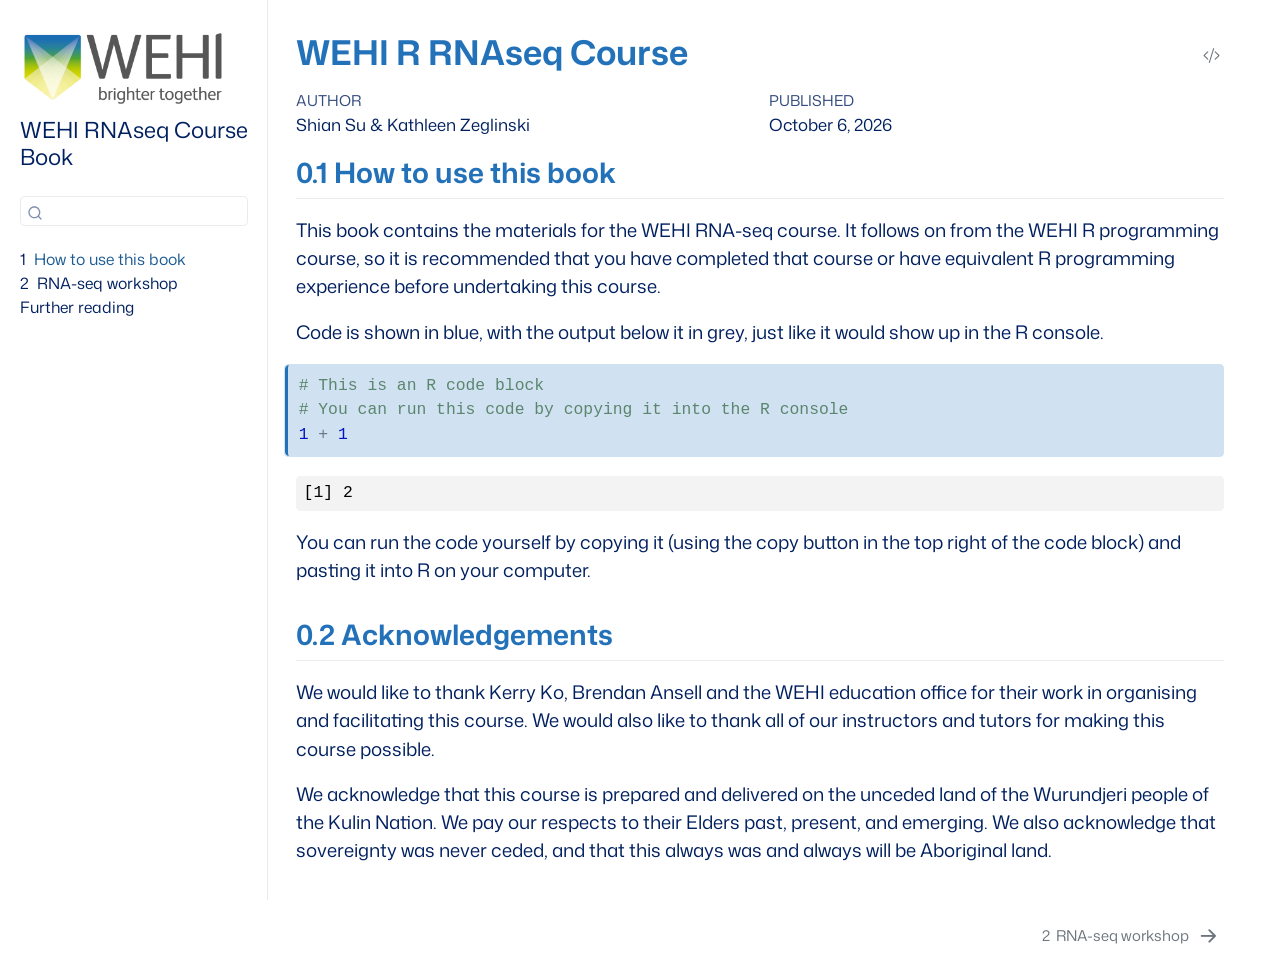
==== 2026/index.html @ 12820041 "Publish 2026 5b590fccae5ea9cab3e2a82a10a93087209b02b9" ====
<!DOCTYPE html>
<html xmlns="http://www.w3.org/1999/xhtml" lang="en" xml:lang="en"><head>

<meta charset="utf-8">
<meta name="generator" content="quarto-1.10.18">

<meta name="viewport" content="width=device-width, initial-scale=1.0, user-scalable=yes">

<meta name="author" content="Shian Su &amp; Kathleen Zeglinski">
<meta name="dcterms.date" content="2026-10-06">

<title>WEHI R RNAseq Course</title>
<style>
/* Default styles provided by pandoc.
** See https://pandoc.org/MANUAL.html#variables-for-html for config info.
*/
span.smallcaps{font-variant: small-caps;}
div.columns{display: flex; gap: 1.5em;}
div.column{flex: auto;}
@media screen {
div.columns{gap: min(4vw, 1.5em);}
div.column{overflow-x: auto;}
}
div.hanging-indent{margin-left: 1.5em; text-indent: -1.5em;}
ul.task-list{list-style: none;}
ul.task-list li input[type="checkbox"] {
  width: 0.8em;
  margin: 0 0.8em 0.2em -1em; /* quarto-specific, see https://github.com/quarto-dev/quarto-cli/issues/4556 */ 
  vertical-align: middle;
}
/* CSS for syntax highlighting */
html { -webkit-text-size-adjust: 100%; }
pre > code.sourceCode { white-space: pre; position: relative; }
pre > code.sourceCode > span { display: inline-block; line-height: 1.25; }
pre > code.sourceCode > span:empty { height: 1.2em; }
.sourceCode { overflow: visible; }
code.sourceCode > span { color: inherit; text-decoration: inherit; }
div.sourceCode { margin: 1em 0; }
pre.sourceCode { margin: 0; }
@media screen {
div.sourceCode { overflow: auto; }
}
@media print {
pre > code.sourceCode { white-space: pre-wrap; }
pre > code.sourceCode > span { text-indent: -5em; padding-left: 5em; }
}
pre.numberSource code
  { counter-reset: source-line 0; }
pre.numberSource code > span
  { position: relative; left: -4em; counter-increment: source-line; }
pre.numberSource code > span > a:first-child::before
  { content: counter(source-line);
    position: relative; left: -1em; text-align: right; vertical-align: baseline;
    border: none; display: inline-block;
    -webkit-touch-callout: none; -webkit-user-select: none;
    -khtml-user-select: none; -moz-user-select: none;
    -ms-user-select: none; user-select: none;
    padding: 0 4px; width: 4em;
  }
pre.numberSource { margin-left: 3em;  padding-left: 4px; }
div.sourceCode
  {   }
@media screen {
pre > code.sourceCode > span > a:first-child::before { text-decoration: underline; }
}
</style>


<script src="site_libs/quarto-nav/quarto-nav.js"></script>
<script src="site_libs/quarto-nav/headroom.min.js"></script>
<script src="site_libs/clipboard/clipboard.min.js"></script>
<script src="site_libs/quarto-search/autocomplete.umd.js"></script>
<script src="site_libs/quarto-search/fuse.min.js"></script>
<script src="site_libs/quarto-search/quarto-search.js"></script>
<meta name="quarto:offset" content="./">
<link href="./1_content.html" rel="next">
<link href="./favicon.ico" rel="icon">
<script src="site_libs/quarto-html/quarto.js" type="module"></script>
<script src="site_libs/quarto-html/tabsets/tabsets.js" type="module"></script>
<script src="site_libs/quarto-html/popper.min.js"></script>
<script src="site_libs/quarto-html/tippy.umd.min.js"></script>
<script src="site_libs/quarto-html/anchor.min.js"></script>
<link href="site_libs/quarto-html/tippy.css" rel="stylesheet">
<link href="site_libs/quarto-html/quarto-syntax-highlighting-92c53e80b54600beea65138b11edf377.css" rel="stylesheet" id="quarto-text-highlighting-styles">
<script src="site_libs/bootstrap/bootstrap.min.js"></script>
<link href="site_libs/bootstrap/bootstrap-icons.css" rel="stylesheet">
<link href="site_libs/bootstrap/bootstrap-c064e8de72a9909d56b6e07ac8553b5a.min.css" rel="stylesheet" append-hash="true" id="quarto-bootstrap" data-mode="light">
<link href="site_libs/quarto-contrib/alpine-3.12/buttons.css" rel="stylesheet">
<script id="quarto-search-options" type="application/json">{
  "location": "sidebar",
  "copy-button": false,
  "collapse-after": 3,
  "panel-placement": "start",
  "type": "textbox",
  "limit": 50,
  "keyboard-shortcut": [
    "f",
    "/",
    "s"
  ],
  "show-item-context": false,
  "language": {
    "search-no-results-text": "No results",
    "search-matching-documents-text": "matching documents",
    "search-copy-link-title": "Copy link to search",
    "search-hide-matches-text": "Hide additional matches",
    "search-more-match-text": "more match in this document",
    "search-more-matches-text": "more matches in this document",
    "search-clear-button-title": "Clear",
    "search-text-placeholder": "",
    "search-detached-cancel-button-title": "Cancel",
    "search-submit-button-title": "Submit",
    "search-label": "Search"
  }
}</script>


</head>

<body class="nav-sidebar docked fullcontent quarto-light">

<div id="quarto-search-results"></div>
  <header id="quarto-header" class="headroom fixed-top">
  <nav class="quarto-secondary-nav">
    <div class="container-fluid d-flex">
      <button type="button" class="quarto-btn-toggle btn" data-bs-toggle="collapse" role="button" data-bs-target=".quarto-sidebar-collapse-item" aria-controls="quarto-sidebar" aria-expanded="false" aria-label="Toggle sidebar navigation" onclick="if (window.quartoToggleHeadroom) { window.quartoToggleHeadroom(); }">
        <i class="bi bi-layout-text-sidebar-reverse"></i>
      </button>
        <nav class="quarto-page-breadcrumbs" aria-label="breadcrumb"><ol class="breadcrumb"><li class="breadcrumb-item"><a href="./index.html"><span class="chapter-number">1</span>&nbsp; <span class="chapter-title">How to use this book</span></a></li></ol></nav>
        <a class="flex-grow-1" role="navigation" data-bs-toggle="collapse" data-bs-target=".quarto-sidebar-collapse-item" aria-controls="quarto-sidebar" aria-expanded="false" aria-label="Toggle sidebar navigation" onclick="if (window.quartoToggleHeadroom) { window.quartoToggleHeadroom(); }">      
        </a>
      <button type="button" class="btn quarto-search-button" aria-label="Search" onclick="window.quartoOpenSearch();">
        <i class="bi bi-search"></i>
      </button>
    </div>
  </nav>
</header>
<!-- content -->
<div id="quarto-content" class="quarto-container page-columns page-rows-contents page-layout-article">
<!-- sidebar -->
  <nav id="quarto-sidebar" class="sidebar collapse collapse-horizontal quarto-sidebar-collapse-item sidebar-navigation docked overflow-auto">
    <div class="pt-lg-2 mt-2 text-left sidebar-header sidebar-header-stacked">
      <a href="./index.html" class="sidebar-logo-link">
      <img src="./WEHI_RGB_logo.png" alt="" class="sidebar-logo light-content py-0 d-lg-inline d-none">
      <img src="./WEHI_RGB_logo.png" alt="" class="sidebar-logo dark-content py-0 d-lg-inline d-none">
      </a>
    <div class="sidebar-title mb-0 py-0">
      <a href="./">WEHI RNAseq Course Book</a> 
    </div>
      </div>
        <div class="mt-2 flex-shrink-0 align-items-center">
        <div class="sidebar-search">
        <div id="quarto-search" class="" title="Search"></div>
        </div>
        </div>
    <div class="sidebar-menu-container"> 
    <ul class="list-unstyled mt-1">
        <li class="sidebar-item">
  <div class="sidebar-item-container"> 
  <a href="./index.html" class="sidebar-item-text sidebar-link active">
 <span class="menu-text"><span class="chapter-number">1</span>&nbsp; <span class="chapter-title">How to use this book</span></span></a>
  </div>
</li>
        <li class="sidebar-item">
  <div class="sidebar-item-container"> 
  <a href="./1_content.html" class="sidebar-item-text sidebar-link">
 <span class="menu-text"><span class="chapter-number">2</span>&nbsp; <span class="chapter-title">RNA-seq workshop</span></span></a>
  </div>
</li>
        <li class="sidebar-item">
  <div class="sidebar-item-container"> 
  <a href="./99_further_reading.html" class="sidebar-item-text sidebar-link">
 <span class="menu-text">Further reading</span></a>
  </div>
</li>
    </ul>
    </div>
</nav>
<div id="quarto-sidebar-glass" class="quarto-sidebar-collapse-item" data-bs-toggle="collapse" data-bs-target=".quarto-sidebar-collapse-item"></div>
<!-- margin-sidebar -->
    
<!-- main -->
<main class="content" id="quarto-document-content">

<header id="title-block-header" class="quarto-title-block default">
<div class="quarto-title">
<div class="quarto-title-block"><div><h1 class="title">WEHI R RNAseq Course</h1><button type="button" class="btn code-tools-button" id="quarto-code-tools-source"><i class="bi"></i></button></div></div>
</div>



<div class="quarto-title-meta">

    <div>
    <div class="quarto-title-meta-heading">Author</div>
    <div class="quarto-title-meta-contents">
             <p>Shian Su &amp; Kathleen Zeglinski </p>
          </div>
  </div>
    
    <div>
    <div class="quarto-title-meta-heading">Published</div>
    <div class="quarto-title-meta-contents">
      <p class="date">October 6, 2026</p>
    </div>
  </div>
  
    
  </div>
  


</header>


<section id="how-to-use-this-book" class="level2" data-number="0.1">
<h2 data-number="0.1" class="anchored" data-anchor-id="how-to-use-this-book"><span class="header-section-number">0.1</span> How to use this book</h2>
<p>This book contains the materials for the WEHI RNA-seq course. It follows on from the WEHI R programming course, so it is recommended that you have completed that course or have equivalent R programming experience before undertaking this course.</p>
<!-- ### Session 5: RNA-seq part 1
In this session, we introduce RNA-seq data analysis using the limma-voom workflow. You will learn how to construct `DGEList` objects for the `edgeR` package, filter lowly expressed genes, normalize data for library size and RNA composition, perform exploratory analysis with multidimensional scaling (MDS) plots, and extract data from Bioconductor objects for visualization with `ggplot2`. The dataset comprises gene expression from three mouse mammary gland cell populations (basal, luminal progenitor, and mature luminal cells).

### Session 6: RNA-seq part 2
This session completes the RNA-seq analysis workflow. You will learn how to construct design and contrast matrices for specifying statistical comparisons, use the `voom()` function to model the mean-variance relationship in RNA-seq data, fit gene-wise linear models with empirical Bayes moderation, perform statistical testing to identify differentially expressed genes, create publication-quality MA plots to visualize results, and export analysis results to files for sharing or publication. -->
<p>Code is shown in blue, with the output below it in grey, just like it would show up in the R console.</p>
<div class="cell">
<div class="code-copy-outer-scaffold"><div class="sourceCode cell-code" id="cb1"><pre class="sourceCode r code-with-copy"><code class="sourceCode r"><span id="cb1-1"><a href="#cb1-1" aria-hidden="true" tabindex="-1"></a><span class="co"># This is an R code block</span></span>
<span id="cb1-2"><a href="#cb1-2" aria-hidden="true" tabindex="-1"></a><span class="co"># You can run this code by copying it into the R console</span></span>
<span id="cb1-3"><a href="#cb1-3" aria-hidden="true" tabindex="-1"></a><span class="dv">1</span> <span class="sc">+</span> <span class="dv">1</span></span></code></pre></div><button title="Copy to Clipboard" class="code-copy-button"><i class="bi"></i></button></div>
<div class="cell-output cell-output-stdout">
<pre><code>[1] 2</code></pre>
</div>
</div>
<p>You can run the code yourself by copying it (using the copy button in the top right of the code block) and pasting it into R on your computer.</p>
</section>
<section id="acknowledgements" class="level2" data-number="0.2">
<h2 data-number="0.2" class="anchored" data-anchor-id="acknowledgements"><span class="header-section-number">0.2</span> Acknowledgements</h2>
<p>We would like to thank Kerry Ko, Brendan Ansell and the WEHI education office for their work in organising and facilitating this course. We would also like to thank all of our instructors and tutors for making this course possible.</p>
<p>We acknowledge that this course is prepared and delivered on the unceded land of the Wurundjeri people of the Kulin Nation. We pay our respects to their Elders past, present, and emerging. We also acknowledge that sovereignty was never ceded, and that this always was and always will be Aboriginal land.</p>


<!-- -->

</section>

</main> <!-- /main -->
<script id="quarto-html-after-body" type="application/javascript">
  window.document.addEventListener("DOMContentLoaded", function (event) {
    const icon = "";
    const anchorJS = new window.AnchorJS();
    anchorJS.options = {
      placement: 'right',
      icon: icon
    };
    anchorJS.add('.anchored');
    const isCodeAnnotation = (el) => {
      for (const clz of el.classList) {
        if (clz.startsWith('code-annotation-')) {                     
          return true;
        }
      }
      return false;
    }
    const onCopySuccess = function(e) {
      // button target
      const button = e.trigger;
      // don't keep focus
      button.blur();
      // flash "checked"
      button.classList.add('code-copy-button-checked');
      var currentTitle = button.getAttribute("title");
      button.setAttribute("title", "Copied!");
      let tooltip;
      if (window.bootstrap) {
        button.setAttribute("data-bs-toggle", "tooltip");
        button.setAttribute("data-bs-placement", "left");
        button.setAttribute("data-bs-title", "Copied!");
        tooltip = new bootstrap.Tooltip(button, 
          { trigger: "manual", 
            customClass: "code-copy-button-tooltip",
            offset: [0, -8]});
        tooltip.show();    
      }
      setTimeout(function() {
        if (tooltip) {
          tooltip.hide();
          button.removeAttribute("data-bs-title");
          button.removeAttribute("data-bs-toggle");
          button.removeAttribute("data-bs-placement");
        }
        button.setAttribute("title", currentTitle);
        button.classList.remove('code-copy-button-checked');
      }, 1000);
      // clear code selection
      e.clearSelection();
    }
    const getTextToCopy = function(trigger) {
      const outerScaffold = trigger.parentElement.cloneNode(true);
      const codeEl = outerScaffold.querySelector('code');
      for (const childEl of codeEl.children) {
        if (isCodeAnnotation(childEl)) {
          childEl.remove();
        }
      }
      return codeEl.innerText;
    }
    const clipboard = new window.ClipboardJS('.code-copy-button:not([data-in-quarto-modal])', {
      text: getTextToCopy
    });
    clipboard.on('success', onCopySuccess);
    if (window.document.getElementById('quarto-embedded-source-code-modal')) {
      const clipboardModal = new window.ClipboardJS('.code-copy-button[data-in-quarto-modal]', {
        text: getTextToCopy,
        container: window.document.getElementById('quarto-embedded-source-code-modal')
      });
      clipboardModal.on('success', onCopySuccess);
    }
    const viewSource = window.document.getElementById('quarto-view-source') ||
                       window.document.getElementById('quarto-code-tools-source');
    if (viewSource) {
      const sourceUrl = viewSource.getAttribute("data-quarto-source-url");
      viewSource.addEventListener("click", function(e) {
        if (sourceUrl) {
          // rstudio viewer pane
          if (/\bcapabilities=\b/.test(window.location)) {
            window.open(sourceUrl);
          } else {
            window.location.href = sourceUrl;
          }
        } else {
          const modal = new bootstrap.Modal(document.getElementById('quarto-embedded-source-code-modal'));
          modal.show();
        }
        return false;
      });
    }
    function toggleCodeHandler(show) {
      return function(e) {
        const cellDetails = window.document.querySelectorAll(".cell details.code-fold");
        for (let i=0; i<cellDetails.length; i++) {
          const details = cellDetails[i];
          if (show) {
            details.open = true;
          } else {
            details.removeAttribute("open");
          }
        }
        const cellCodeDivs = window.document.querySelectorAll(".cell div.sourceCode.cell-code");
        const fromCls = show ? "hidden" : "unhidden";
        const toCls = show ? "unhidden" : "hidden";
        for (let i=0; i<cellCodeDivs.length; i++) {
          const codeDiv = cellCodeDivs[i];
          if (codeDiv.classList.contains(fromCls)) {
            codeDiv.classList.remove(fromCls);
            codeDiv.classList.add(toCls);
          } 
        }
        return false;
      }
    }
    const hideAllCode = window.document.getElementById("quarto-hide-all-code");
    if (hideAllCode) {
      hideAllCode.addEventListener("click", toggleCodeHandler(false));
    }
    const showAllCode = window.document.getElementById("quarto-show-all-code");
    if (showAllCode) {
      showAllCode.addEventListener("click", toggleCodeHandler(true));
    }
      var localhostRegex = new RegExp(/^(?:http|https):\/\/localhost\:?[0-9]*\//);
      var mailtoRegex = new RegExp(/^mailto:/);
        var filterRegex = new RegExp("https:\/\/shians\.github\.io\/WEHI_RNASeq_Course\/2026\/");
      var isInternal = (href) => {
          return filterRegex.test(href) || localhostRegex.test(href) || mailtoRegex.test(href);
      }
      // Inspect non-navigation links and adorn them if external
     var links = window.document.querySelectorAll('a[href]:not(.nav-link):not(.navbar-brand):not(.toc-action):not(.sidebar-link):not(.sidebar-item-toggle):not(.pagination-link):not(.no-external):not([aria-hidden]):not(.dropdown-item):not(.quarto-navigation-tool):not(.about-link)');
      for (var i=0; i<links.length; i++) {
        const link = links[i];
        if (!isInternal(link.href)) {
          // undo the damage that might have been done by quarto-nav.js in the case of
          // links that we want to consider external
          if (link.dataset.originalHref !== undefined) {
            link.href = link.dataset.originalHref;
          }
        }
      }
    function tippyHover(el, contentFn, onTriggerFn, onUntriggerFn) {
      const config = {
        allowHTML: true,
        maxWidth: 500,
        delay: 100,
        arrow: false,
        appendTo: function(el) {
            return el.parentElement;
        },
        interactive: true,
        interactiveBorder: 10,
        theme: 'quarto',
        placement: 'bottom-start',
      };
      if (contentFn) {
        config.content = contentFn;
      }
      if (onTriggerFn) {
        config.onTrigger = onTriggerFn;
      }
      if (onUntriggerFn) {
        config.onUntrigger = onUntriggerFn;
      }
      window.tippy(el, config); 
    }
    const noterefs = window.document.querySelectorAll('a[role="doc-noteref"]');
    for (var i=0; i<noterefs.length; i++) {
      const ref = noterefs[i];
      tippyHover(ref, function() {
        // use id or data attribute instead here
        let href = ref.getAttribute('data-footnote-href') || ref.getAttribute('href');
        try { href = new URL(href).hash; } catch {}
        const id = href.replace(/^#\/?/, "");
        const note = window.document.getElementById(id);
        if (note) {
          return note.innerHTML;
        } else {
          return "";
        }
      });
    }
    const xrefs = window.document.querySelectorAll('a.quarto-xref');
    const processXRef = (id, note) => {
      // Strip column container classes
      const stripColumnClz = (el) => {
        el.classList.remove("page-full", "page-columns");
        if (el.children) {
          for (const child of el.children) {
            stripColumnClz(child);
          }
        }
      }
      stripColumnClz(note)
      if (id === null || id.startsWith('sec-')) {
        // Special case sections, only their first couple elements
        const container = document.createElement("div");
        if (note.children && note.children.length > 2) {
          container.appendChild(note.children[0].cloneNode(true));
          for (let i = 1; i < note.children.length; i++) {
            const child = note.children[i];
            if (child.tagName === "P" && child.innerText === "") {
              continue;
            } else {
              container.appendChild(child.cloneNode(true));
              break;
            }
          }
          if (window.Quarto?.typesetMath) {
            window.Quarto.typesetMath(container);
          }
          return container.innerHTML
        } else {
          if (window.Quarto?.typesetMath) {
            window.Quarto.typesetMath(note);
          }
          return note.innerHTML;
        }
      } else {
        // Remove any anchor links if they are present
        const anchorLink = note.querySelector('a.anchorjs-link');
        if (anchorLink) {
          anchorLink.remove();
        }
        if (window.Quarto?.typesetMath) {
          window.Quarto.typesetMath(note);
        }
        if (note.classList.contains("callout")) {
          return note.outerHTML;
        } else {
          return note.innerHTML;
        }
      }
    }
    for (var i=0; i<xrefs.length; i++) {
      const xref = xrefs[i];
      tippyHover(xref, undefined, function(instance) {
        instance.disable();
        let url = xref.getAttribute('href');
        let hash = undefined; 
        if (url.startsWith('#')) {
          hash = url;
        } else {
          try { hash = new URL(url).hash; } catch {}
        }
        if (hash) {
          const id = hash.replace(/^#\/?/, "");
          const note = window.document.getElementById(id);
          if (note !== null) {
            try {
              const html = processXRef(id, note.cloneNode(true));
              instance.setContent(html);
            } finally {
              instance.enable();
              instance.show();
            }
          } else {
            // See if we can fetch this
            fetch(url.split('#')[0])
            .then(res => res.text())
            .then(html => {
              const parser = new DOMParser();
              const htmlDoc = parser.parseFromString(html, "text/html");
              const note = htmlDoc.getElementById(id);
              if (note !== null) {
                const html = processXRef(id, note);
                instance.setContent(html);
              } 
            }).finally(() => {
              instance.enable();
              instance.show();
            });
          }
        } else {
          // See if we can fetch a full url (with no hash to target)
          // This is a special case and we should probably do some content thinning / targeting
          fetch(url)
          .then(res => res.text())
          .then(html => {
            const parser = new DOMParser();
            const htmlDoc = parser.parseFromString(html, "text/html");
            const note = htmlDoc.querySelector('main.content');
            if (note !== null) {
              // This should only happen for chapter cross references
              // (since there is no id in the URL)
              // remove the first header
              if (note.children.length > 0 && note.children[0].tagName === "HEADER") {
                note.children[0].remove();
              }
              const html = processXRef(null, note);
              instance.setContent(html);
            } 
          }).finally(() => {
            instance.enable();
            instance.show();
          });
        }
      }, function(instance) {
      });
    }
        let selectedAnnoteEl;
        const selectorForAnnotation = ( cell, annotation) => {
          let cellAttr = 'data-code-cell="' + cell + '"';
          let lineAttr = 'data-code-annotation="' +  annotation + '"';
          const selector = 'span[' + cellAttr + '][' + lineAttr + ']';
          return selector;
        }
        const selectCodeLines = (annoteEl) => {
          const doc = window.document;
          const targetCell = annoteEl.getAttribute("data-target-cell");
          const targetAnnotation = annoteEl.getAttribute("data-target-annotation");
          const annoteSpan = window.document.querySelector(selectorForAnnotation(targetCell, targetAnnotation));
          const lines = annoteSpan.getAttribute("data-code-lines").split(",");
          const lineIds = lines.map((line) => {
            return targetCell + "-" + line;
          })
          let top = null;
          let height = null;
          let parent = null;
          if (lineIds.length > 0) {
              //compute the position of the single el (top and bottom and make a div)
              const el = window.document.getElementById(lineIds[0]);
              top = el.offsetTop;
              height = el.offsetHeight;
              parent = el.parentElement.parentElement;
            if (lineIds.length > 1) {
              const lastEl = window.document.getElementById(lineIds[lineIds.length - 1]);
              const bottom = lastEl.offsetTop + lastEl.offsetHeight;
              height = bottom - top;
            }
            if (top !== null && height !== null && parent !== null) {
              // cook up a div (if necessary) and position it 
              let div = window.document.getElementById("code-annotation-line-highlight");
              if (div === null) {
                div = window.document.createElement("div");
                div.setAttribute("id", "code-annotation-line-highlight");
                div.style.position = 'absolute';
                parent.appendChild(div);
              }
              div.style.top = top - 2 + "px";
              div.style.height = height + 4 + "px";
              div.style.left = 0;
              let gutterDiv = window.document.getElementById("code-annotation-line-highlight-gutter");
              if (gutterDiv === null) {
                gutterDiv = window.document.createElement("div");
                gutterDiv.setAttribute("id", "code-annotation-line-highlight-gutter");
                gutterDiv.style.position = 'absolute';
                const codeCell = window.document.getElementById(targetCell);
                const gutter = codeCell.querySelector('.code-annotation-gutter');
                gutter.appendChild(gutterDiv);
              }
              gutterDiv.style.top = top - 2 + "px";
              gutterDiv.style.height = height + 4 + "px";
            }
            selectedAnnoteEl = annoteEl;
          }
        };
        const unselectCodeLines = () => {
          const elementsIds = ["code-annotation-line-highlight", "code-annotation-line-highlight-gutter"];
          elementsIds.forEach((elId) => {
            const div = window.document.getElementById(elId);
            if (div) {
              div.remove();
            }
          });
          selectedAnnoteEl = undefined;
        };
          // Handle positioning of the toggle
      window.addEventListener(
        "resize",
        throttle(() => {
          elRect = undefined;
          if (selectedAnnoteEl) {
            selectCodeLines(selectedAnnoteEl);
          }
        }, 10)
      );
      function throttle(fn, ms) {
      let throttle = false;
      let timer;
        return (...args) => {
          if(!throttle) { // first call gets through
              fn.apply(this, args);
              throttle = true;
          } else { // all the others get throttled
              if(timer) clearTimeout(timer); // cancel #2
              timer = setTimeout(() => {
                fn.apply(this, args);
                timer = throttle = false;
              }, ms);
          }
        };
      }
        // Attach click handler to the DT
        const annoteDls = window.document.querySelectorAll('dt[data-target-cell]');
        for (const annoteDlNode of annoteDls) {
          annoteDlNode.addEventListener('click', (event) => {
            const clickedEl = event.target;
            if (clickedEl !== selectedAnnoteEl) {
              unselectCodeLines();
              const activeEl = window.document.querySelector('dt[data-target-cell].code-annotation-active');
              if (activeEl) {
                activeEl.classList.remove('code-annotation-active');
              }
              selectCodeLines(clickedEl);
              clickedEl.classList.add('code-annotation-active');
            } else {
              // Unselect the line
              unselectCodeLines();
              clickedEl.classList.remove('code-annotation-active');
            }
          });
        }
    const findCites = (el) => {
      const parentEl = el.parentElement;
      if (parentEl) {
        const cites = parentEl.dataset.cites;
        if (cites) {
          return {
            el,
            cites: cites.split(' ')
          };
        } else {
          return findCites(el.parentElement)
        }
      } else {
        return undefined;
      }
    };
    var bibliorefs = window.document.querySelectorAll('a[role="doc-biblioref"]');
    for (var i=0; i<bibliorefs.length; i++) {
      const ref = bibliorefs[i];
      const citeInfo = findCites(ref);
      if (citeInfo) {
        tippyHover(citeInfo.el, function() {
          var popup = window.document.createElement('div');
          citeInfo.cites.forEach(function(cite) {
            var citeDiv = window.document.createElement('div');
            citeDiv.classList.add('hanging-indent');
            citeDiv.classList.add('csl-entry');
            var biblioDiv = window.document.getElementById('ref-' + cite);
            if (biblioDiv) {
              citeDiv.innerHTML = biblioDiv.innerHTML;
            }
            popup.appendChild(citeDiv);
          });
          return popup.innerHTML;
        });
      }
    }
  });
  </script>
<nav class="page-navigation">
  <div class="nav-page nav-page-previous">
  </div>
  <div class="nav-page nav-page-next">
      <a href="./1_content.html" class="pagination-link" aria-label="RNA-seq workshop">
        <span class="nav-page-text"><span class="chapter-number">2</span>&nbsp; <span class="chapter-title">RNA-seq workshop</span></span> <i class="bi bi-arrow-right-short"></i>
      </a>
  </div>
</nav><div class="modal fade" id="quarto-embedded-source-code-modal" tabindex="-1" aria-labelledby="quarto-embedded-source-code-modal-label" aria-hidden="true"><div class="modal-dialog modal-dialog-scrollable"><div class="modal-content"><div class="modal-header"><h5 class="modal-title" id="quarto-embedded-source-code-modal-label">Source Code</h5><button class="btn-close" data-bs-dismiss="modal"></button></div><div class="modal-body"><div class="">
<div class="code-copy-outer-scaffold"><div class="sourceCode" id="cb3" data-shortcodes="false"><pre class="sourceCode markdown code-with-copy"><code class="sourceCode markdown"><span id="cb3-1"><a href="#cb3-1" aria-hidden="true" tabindex="-1"></a><span class="co">---</span></span>
<span id="cb3-2"><a href="#cb3-2" aria-hidden="true" tabindex="-1"></a><span class="an">toc:</span><span class="co"> false</span></span>
<span id="cb3-3"><a href="#cb3-3" aria-hidden="true" tabindex="-1"></a><span class="co">---</span></span>
<span id="cb3-4"><a href="#cb3-4" aria-hidden="true" tabindex="-1"></a></span>
<span id="cb3-5"><a href="#cb3-5" aria-hidden="true" tabindex="-1"></a><span class="fu">## How to use this book</span></span>
<span id="cb3-6"><a href="#cb3-6" aria-hidden="true" tabindex="-1"></a></span>
<span id="cb3-7"><a href="#cb3-7" aria-hidden="true" tabindex="-1"></a>This book contains the materials for the WEHI RNA-seq course. It follows on from the WEHI R programming course, so it is recommended that you have completed that course or have equivalent R programming experience before undertaking this course.</span>
<span id="cb3-8"><a href="#cb3-8" aria-hidden="true" tabindex="-1"></a></span>
<span id="cb3-9"><a href="#cb3-9" aria-hidden="true" tabindex="-1"></a><span class="co">&lt;!-- </span><span class="al">###</span><span class="co"> Session 5: RNA-seq part 1</span></span>
<span id="cb3-10"><a href="#cb3-10" aria-hidden="true" tabindex="-1"></a><span class="co">In this session, we introduce RNA-seq data analysis using the limma-voom workflow. You will learn how to construct `DGEList` objects for the `edgeR` package, filter lowly expressed genes, normalize data for library size and RNA composition, perform exploratory analysis with multidimensional scaling (MDS) plots, and extract data from Bioconductor objects for visualization with `ggplot2`. The dataset comprises gene expression from three mouse mammary gland cell populations (basal, luminal progenitor, and mature luminal cells).</span></span>
<span id="cb3-11"><a href="#cb3-11" aria-hidden="true" tabindex="-1"></a></span>
<span id="cb3-12"><a href="#cb3-12" aria-hidden="true" tabindex="-1"></a><span class="al">###</span><span class="co"> Session 6: RNA-seq part 2</span></span>
<span id="cb3-13"><a href="#cb3-13" aria-hidden="true" tabindex="-1"></a><span class="co">This session completes the RNA-seq analysis workflow. You will learn how to construct design and contrast matrices for specifying statistical comparisons, use the `voom()` function to model the mean-variance relationship in RNA-seq data, fit gene-wise linear models with empirical Bayes moderation, perform statistical testing to identify differentially expressed genes, create publication-quality MA plots to visualize results, and export analysis results to files for sharing or publication. --&gt;</span></span>
<span id="cb3-14"><a href="#cb3-14" aria-hidden="true" tabindex="-1"></a></span>
<span id="cb3-15"><a href="#cb3-15" aria-hidden="true" tabindex="-1"></a>Code is shown in blue, with the output below it in grey, just like it would show up in the R console.</span>
<span id="cb3-16"><a href="#cb3-16" aria-hidden="true" tabindex="-1"></a></span>
<span id="cb3-19"><a href="#cb3-19" aria-hidden="true" tabindex="-1"></a><span class="in">```{r}</span></span>
<span id="cb3-20"><a href="#cb3-20" aria-hidden="true" tabindex="-1"></a><span class="co"># This is an R code block</span></span>
<span id="cb3-21"><a href="#cb3-21" aria-hidden="true" tabindex="-1"></a><span class="co"># You can run this code by copying it into the R console</span></span>
<span id="cb3-22"><a href="#cb3-22" aria-hidden="true" tabindex="-1"></a><span class="dv">1</span> <span class="sc">+</span> <span class="dv">1</span></span>
<span id="cb3-23"><a href="#cb3-23" aria-hidden="true" tabindex="-1"></a><span class="in">```</span></span>
<span id="cb3-24"><a href="#cb3-24" aria-hidden="true" tabindex="-1"></a></span>
<span id="cb3-25"><a href="#cb3-25" aria-hidden="true" tabindex="-1"></a>You can run the code yourself by copying it (using the copy button in the top right of the code block) and pasting it into R on your computer.</span>
<span id="cb3-26"><a href="#cb3-26" aria-hidden="true" tabindex="-1"></a></span>
<span id="cb3-27"><a href="#cb3-27" aria-hidden="true" tabindex="-1"></a><span class="fu">## Acknowledgements</span></span>
<span id="cb3-28"><a href="#cb3-28" aria-hidden="true" tabindex="-1"></a>We would like to thank Kerry Ko, Brendan Ansell and the WEHI education office for their work in organising and facilitating this course. We would also like to thank all of our instructors and tutors for making this course possible.</span>
<span id="cb3-29"><a href="#cb3-29" aria-hidden="true" tabindex="-1"></a></span>
<span id="cb3-30"><a href="#cb3-30" aria-hidden="true" tabindex="-1"></a>We acknowledge that this course is prepared and delivered on the unceded land of the Wurundjeri people of the Kulin Nation. We pay our respects to their Elders past, present, and emerging. We also acknowledge that sovereignty was never ceded, and that this always was and always will be Aboriginal land.</span>
</code></pre></div><button title="Copy to Clipboard" class="code-copy-button" data-in-quarto-modal=""><i class="bi"></i></button></div>
</div></div></div></div></div>
</div> <!-- /content -->




<script src="site_libs/quarto-contrib/alpine-3.12/alpine@3.12.min.js"></script>
</body></html>
---- 2026/site_libs/quarto-html/tippy.css ----
.tippy-box[data-animation=fade][data-state=hidden]{opacity:0}[data-tippy-root]{max-width:calc(100vw - 10px)}.tippy-box{position:relative;background-color:#333;color:#fff;border-radius:4px;font-size:14px;line-height:1.4;white-space:normal;outline:0;transition-property:transform,visibility,opacity}.tippy-box[data-placement^=top]>.tippy-arrow{bottom:0}.tippy-box[data-placement^=top]>.tippy-arrow:before{bottom:-7px;left:0;border-width:8px 8px 0;border-top-color:initial;transform-origin:center top}.tippy-box[data-placement^=bottom]>.tippy-arrow{top:0}.tippy-box[data-placement^=bottom]>.tippy-arrow:before{top:-7px;left:0;border-width:0 8px 8px;border-bottom-color:initial;transform-origin:center bottom}.tippy-box[data-placement^=left]>.tippy-arrow{right:0}.tippy-box[data-placement^=left]>.tippy-arrow:before{border-width:8px 0 8px 8px;border-left-color:initial;right:-7px;transform-origin:center left}.tippy-box[data-placement^=right]>.tippy-arrow{left:0}.tippy-box[data-placement^=right]>.tippy-arrow:before{left:-7px;border-width:8px 8px 8px 0;border-right-color:initial;transform-origin:center right}.tippy-box[data-inertia][data-state=visible]{transition-timing-function:cubic-bezier(.54,1.5,.38,1.11)}.tippy-arrow{width:16px;height:16px;color:#333}.tippy-arrow:before{content:"";position:absolute;border-color:transparent;border-style:solid}.tippy-content{position:relative;padding:5px 9px;z-index:1}
---- 2026/site_libs/quarto-html/quarto-syntax-highlighting-92c53e80b54600beea65138b11edf377.css ----
/* quarto syntax highlight colors */
:root {
  --quarto-hl-ot-color: #6b7686;
  --quarto-hl-at-color: #000000;
  --quarto-hl-ss-color: #306a20;
  --quarto-hl-an-color: #fc0ad0;
  --quarto-hl-fu-color: #000000;
  --quarto-hl-st-color: #306a20;
  --quarto-hl-cf-color: #001cf5;
  --quarto-hl-op-color: #6b7686;
  --quarto-hl-er-color: #fc0ad0;
  --quarto-hl-bn-color: #fc0ad0;
  --quarto-hl-al-color: #fc0ad0;
  --quarto-hl-va-color: #000000;
  --quarto-hl-bu-color: #fc0ad0;
  --quarto-hl-ex-color: #fc0ad0;
  --quarto-hl-pp-color: #fc0ad0;
  --quarto-hl-in-color: #fc0ad0;
  --quarto-hl-vs-color: #306a20;
  --quarto-hl-wa-color: #fc0ad0;
  --quarto-hl-do-color: #5b866d;
  --quarto-hl-im-color: #fc0ad0;
  --quarto-hl-ch-color: #306a20;
  --quarto-hl-dt-color: #fc0ad0;
  --quarto-hl-fl-color: #0014c5;
  --quarto-hl-co-color: #5b866d;
  --quarto-hl-cv-color: #5b866d;
  --quarto-hl-cn-color: #585cf6;
  --quarto-hl-sc-color: #6b7686;
  --quarto-hl-dv-color: #0014c5;
  --quarto-hl-kw-color: #fc0ad0;
}

/* other quarto variables */
:root {
  --quarto-font-monospace: SFMono-Regular, Menlo, Monaco, Consolas, "Liberation Mono", "Courier New", monospace;
}

/* syntax highlight based on Pandoc's rules */
pre > code.sourceCode > span {
  color: #000000;
}

code.sourceCode > span {
  color: #000000;
}

div.sourceCode,
div.sourceCode pre.sourceCode {
  color: #000000;
}

/* Normal */
code span {
  color: #000000;
}

/* Alert */
code span.al {
  color: #fc0ad0;
  font-style: inherit;
}

/* Annotation */
code span.an {
  color: #fc0ad0;
  font-style: inherit;
}

/* Attribute */
code span.at {
  color: #000000;
  font-style: inherit;
}

/* BaseN */
code span.bn {
  color: #fc0ad0;
  font-style: inherit;
}

/* BuiltIn */
code span.bu {
  color: #fc0ad0;
  font-style: inherit;
}

/* ControlFlow */
code span.cf {
  color: #001cf5;
  font-style: inherit;
}

/* Char */
code span.ch {
  color: #306a20;
  font-style: inherit;
}

/* Constant */
code span.cn {
  color: #585cf6;
  font-style: inherit;
}

/* Comment */
code span.co {
  color: #5b866d;
  font-style: inherit;
}

/* CommentVar */
code span.cv {
  color: #5b866d;
  font-style: italic;
}

/* Documentation */
code span.do {
  color: #5b866d;
  font-style: italic;
}

/* DataType */
code span.dt {
  color: #fc0ad0;
  font-style: inherit;
}

/* DecVal */
code span.dv {
  color: #0014c5;
  font-style: inherit;
}

/* Error */
code span.er {
  color: #fc0ad0;
  font-style: inherit;
}

/* Extension */
code span.ex {
  color: #fc0ad0;
  font-style: inherit;
}

/* Float */
code span.fl {
  color: #0014c5;
  font-style: inherit;
}

/* Function */
code span.fu {
  color: #000000;
  font-style: inherit;
}

/* Import */
code span.im {
  color: #fc0ad0;
  font-style: inherit;
}

/* Information */
code span.in {
  color: #fc0ad0;
  font-style: inherit;
}

/* Keyword */
code span.kw {
  color: #fc0ad0;
  font-style: inherit;
}

/* Operator */
code span.op {
  color: #6b7686;
  font-style: inherit;
}

/* Other */
code span.ot {
  color: #6b7686;
  font-style: inherit;
}

/* Preprocessor */
code span.pp {
  color: #fc0ad0;
  font-style: inherit;
}

/* SpecialChar */
code span.sc {
  color: #6b7686;
  font-style: inherit;
}

/* SpecialString */
code span.ss {
  color: #306a20;
  font-style: inherit;
}

/* String */
code span.st {
  color: #306a20;
  font-style: inherit;
}

/* Variable */
code span.va {
  color: #000000;
  font-style: inherit;
}

/* VerbatimString */
code span.vs {
  color: #306a20;
  font-style: inherit;
}

/* Warning */
code span.wa {
  color: #fc0ad0;
  font-style: italic;
}

.prevent-inlining {
  content: "</";
}

/*# sourceMappingURL=f19e6d18d3cb88a8ff0e0d049efbfcd6.css.map */
---- 2026/site_libs/quarto-contrib/alpine-3.12/buttons.css ----
.btn-group-xs > .btn, .btn-xs {
  padding: 1px 5px;
  font-size: 12px;
  line-height: 1.5;
  border-radius: 3px;
}

#correct {
  color: green;
}

[id^="no"] {
  color: red;
}

.button-clear button {
  background-color: #f9fafb;
  border-color: #f9fafb;
}


.button-hint button {
  background-color: #FFFAA0;
  border-color: #FFFAA0;
}

.button-hint .border-warning {
  border-color: #FFFAA0 !important;
}

.button-answer button {
  background-color: #e7f1ff;
  border-color: #e7f1ff;
}

.button-answer .border-info {
  border-color: #e7f1ff !important;
}
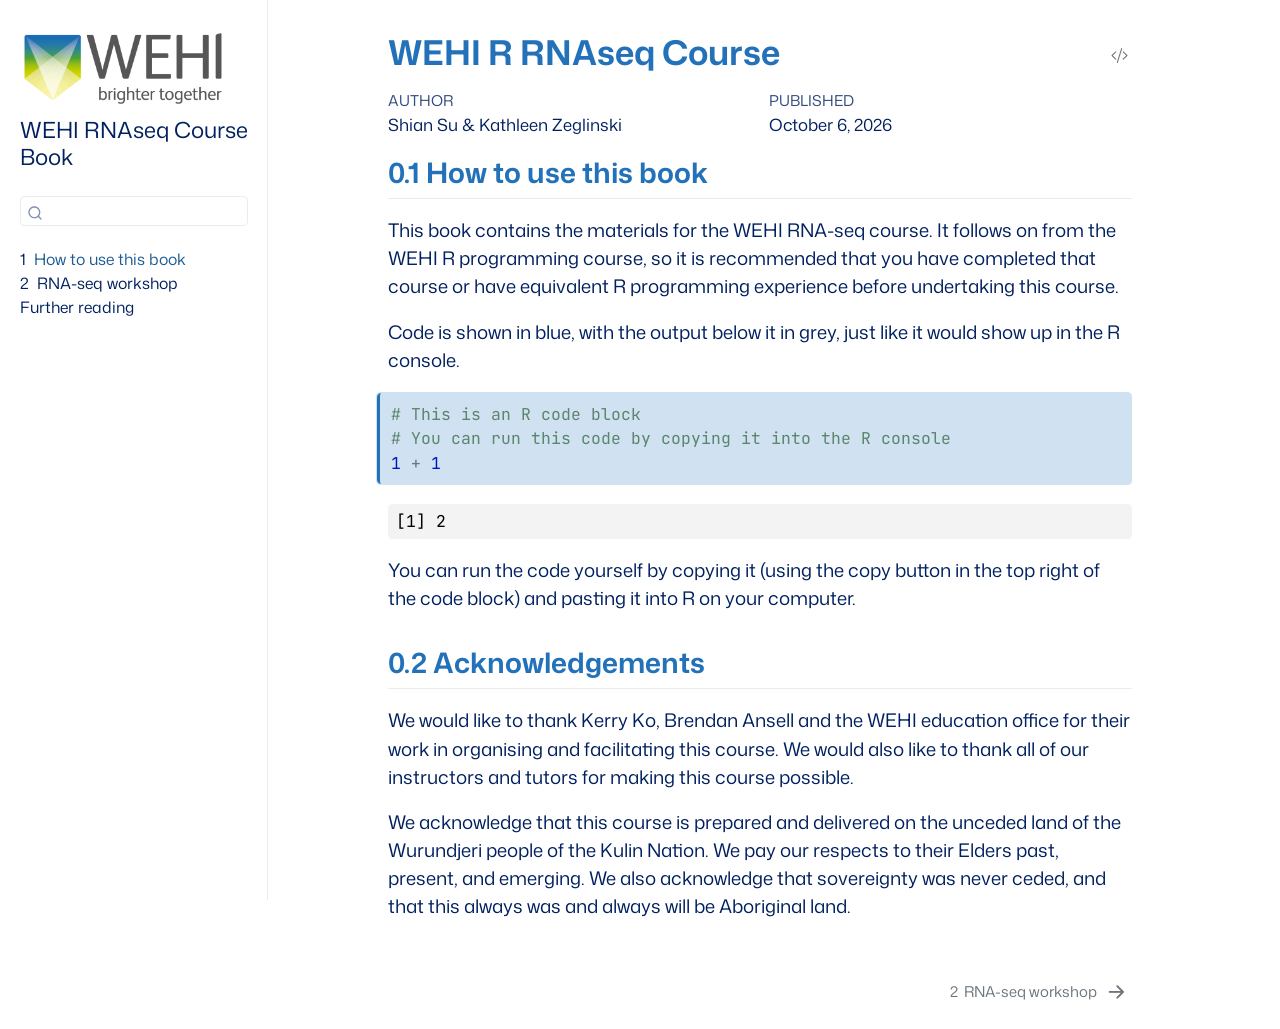
==== commit 3a590d0b: "Publish 2026 6fc220808fa818517be239f0f2bd5fde9ecc6545" ====
--- a/2026/index.html
+++ b/2026/index.html
@@ -2,7 +2,7 @@
 <html xmlns="http://www.w3.org/1999/xhtml" lang="en" xml:lang="en"><head>
 
 <meta charset="utf-8">
-<meta name="generator" content="quarto-1.10.18">
+<meta name="generator" content="quarto-1.10.19">
 
 <meta name="viewport" content="width=device-width, initial-scale=1.0, user-scalable=yes">
 
@@ -81,10 +81,10 @@
 <script src="site_libs/quarto-html/tippy.umd.min.js"></script>
 <script src="site_libs/quarto-html/anchor.min.js"></script>
 <link href="site_libs/quarto-html/tippy.css" rel="stylesheet">
-<link href="site_libs/quarto-html/quarto-syntax-highlighting-92c53e80b54600beea65138b11edf377.css" rel="stylesheet" id="quarto-text-highlighting-styles">
+<link href="site_libs/quarto-html/quarto-syntax-highlighting-5031dfeb5faf8751bb8394048845cf31.css" rel="stylesheet" id="quarto-text-highlighting-styles">
 <script src="site_libs/bootstrap/bootstrap.min.js"></script>
 <link href="site_libs/bootstrap/bootstrap-icons.css" rel="stylesheet">
-<link href="site_libs/bootstrap/bootstrap-c064e8de72a9909d56b6e07ac8553b5a.min.css" rel="stylesheet" append-hash="true" id="quarto-bootstrap" data-mode="light">
+<link href="site_libs/bootstrap/bootstrap-27e96ea8632ebbbf159621c28317737a.min.css" rel="stylesheet" append-hash="true" id="quarto-bootstrap" data-mode="light">
 <link href="site_libs/quarto-contrib/alpine-3.12/buttons.css" rel="stylesheet">
 <script id="quarto-search-options" type="application/json">{
   "location": "sidebar",
@@ -217,10 +217,10 @@
 <h2 data-number="0.1" class="anchored" data-anchor-id="how-to-use-this-book"><span class="header-section-number">0.1</span> How to use this book</h2>
 <p>This book contains the materials for the WEHI RNA-seq course. It follows on from the WEHI R programming course, so it is recommended that you have completed that course or have equivalent R programming experience before undertaking this course.</p>
 <!-- ### Session 5: RNA-seq part 1
-In this session, we introduce RNA-seq data analysis using the limma-voom workflow. You will learn how to construct `DGEList` objects for the `edgeR` package, filter lowly expressed genes, normalize data for library size and RNA composition, perform exploratory analysis with multidimensional scaling (MDS) plots, and extract data from Bioconductor objects for visualization with `ggplot2`. The dataset comprises gene expression from three mouse mammary gland cell populations (basal, luminal progenitor, and mature luminal cells).
+In this session, we introduce RNA-seq data analysis using the limma-voom workflow. You will learn how to construct `DGEList` objects for the `edgeR` package, filter lowly expressed genes, normalise data for library size and RNA composition, perform exploratory analysis with multidimensional scaling (MDS) plots, and extract data from Bioconductor objects for visualisation with `ggplot2`. The dataset comprises gene expression from three mouse mammary gland cell populations (basal, luminal progenitor, and mature luminal cells).
 
 ### Session 6: RNA-seq part 2
-This session completes the RNA-seq analysis workflow. You will learn how to construct design and contrast matrices for specifying statistical comparisons, use the `voom()` function to model the mean-variance relationship in RNA-seq data, fit gene-wise linear models with empirical Bayes moderation, perform statistical testing to identify differentially expressed genes, create publication-quality MA plots to visualize results, and export analysis results to files for sharing or publication. -->
+This session completes the RNA-seq analysis workflow. You will learn how to construct design and contrast matrices for specifying statistical comparisons, use the `voom()` function to model the mean-variance relationship in RNA-seq data, fit gene-wise linear models with empirical Bayes moderation, perform statistical testing to identify differentially expressed genes, create publication-quality MA plots to visualise results, and export analysis results to files for sharing or publication. -->
 <p>Code is shown in blue, with the output below it in grey, just like it would show up in the R console.</p>
 <div class="cell">
 <div class="code-copy-outer-scaffold"><div class="sourceCode cell-code" id="cb1"><pre class="sourceCode r code-with-copy"><code class="sourceCode r"><span id="cb1-1"><a href="#cb1-1" aria-hidden="true" tabindex="-1"></a><span class="co"># This is an R code block</span></span>
@@ -712,10 +712,10 @@
 <span id="cb3-7"><a href="#cb3-7" aria-hidden="true" tabindex="-1"></a>This book contains the materials for the WEHI RNA-seq course. It follows on from the WEHI R programming course, so it is recommended that you have completed that course or have equivalent R programming experience before undertaking this course.</span>
 <span id="cb3-8"><a href="#cb3-8" aria-hidden="true" tabindex="-1"></a></span>
 <span id="cb3-9"><a href="#cb3-9" aria-hidden="true" tabindex="-1"></a><span class="co">&lt;!-- </span><span class="al">###</span><span class="co"> Session 5: RNA-seq part 1</span></span>
-<span id="cb3-10"><a href="#cb3-10" aria-hidden="true" tabindex="-1"></a><span class="co">In this session, we introduce RNA-seq data analysis using the limma-voom workflow. You will learn how to construct `DGEList` objects for the `edgeR` package, filter lowly expressed genes, normalize data for library size and RNA composition, perform exploratory analysis with multidimensional scaling (MDS) plots, and extract data from Bioconductor objects for visualization with `ggplot2`. The dataset comprises gene expression from three mouse mammary gland cell populations (basal, luminal progenitor, and mature luminal cells).</span></span>
+<span id="cb3-10"><a href="#cb3-10" aria-hidden="true" tabindex="-1"></a><span class="co">In this session, we introduce RNA-seq data analysis using the limma-voom workflow. You will learn how to construct `DGEList` objects for the `edgeR` package, filter lowly expressed genes, normalise data for library size and RNA composition, perform exploratory analysis with multidimensional scaling (MDS) plots, and extract data from Bioconductor objects for visualisation with `ggplot2`. The dataset comprises gene expression from three mouse mammary gland cell populations (basal, luminal progenitor, and mature luminal cells).</span></span>
 <span id="cb3-11"><a href="#cb3-11" aria-hidden="true" tabindex="-1"></a></span>
 <span id="cb3-12"><a href="#cb3-12" aria-hidden="true" tabindex="-1"></a><span class="al">###</span><span class="co"> Session 6: RNA-seq part 2</span></span>
-<span id="cb3-13"><a href="#cb3-13" aria-hidden="true" tabindex="-1"></a><span class="co">This session completes the RNA-seq analysis workflow. You will learn how to construct design and contrast matrices for specifying statistical comparisons, use the `voom()` function to model the mean-variance relationship in RNA-seq data, fit gene-wise linear models with empirical Bayes moderation, perform statistical testing to identify differentially expressed genes, create publication-quality MA plots to visualize results, and export analysis results to files for sharing or publication. --&gt;</span></span>
+<span id="cb3-13"><a href="#cb3-13" aria-hidden="true" tabindex="-1"></a><span class="co">This session completes the RNA-seq analysis workflow. You will learn how to construct design and contrast matrices for specifying statistical comparisons, use the `voom()` function to model the mean-variance relationship in RNA-seq data, fit gene-wise linear models with empirical Bayes moderation, perform statistical testing to identify differentially expressed genes, create publication-quality MA plots to visualise results, and export analysis results to files for sharing or publication. --&gt;</span></span>
 <span id="cb3-14"><a href="#cb3-14" aria-hidden="true" tabindex="-1"></a></span>
 <span id="cb3-15"><a href="#cb3-15" aria-hidden="true" tabindex="-1"></a>Code is shown in blue, with the output below it in grey, just like it would show up in the R console.</span>
 <span id="cb3-16"><a href="#cb3-16" aria-hidden="true" tabindex="-1"></a></span>
--- a/2026/site_libs/quarto-html/quarto-syntax-highlighting-5031dfeb5faf8751bb8394048845cf31.css
+++ b/2026/site_libs/quarto-html/quarto-syntax-highlighting-5031dfeb5faf8751bb8394048845cf31.css
@@ -0,0 +1,236 @@
+/* quarto syntax highlight colors */
+:root {
+  --quarto-hl-ot-color: #6b7686;
+  --quarto-hl-at-color: #000000;
+  --quarto-hl-ss-color: #306a20;
+  --quarto-hl-an-color: #fc0ad0;
+  --quarto-hl-fu-color: #000000;
+  --quarto-hl-st-color: #306a20;
+  --quarto-hl-cf-color: #001cf5;
+  --quarto-hl-op-color: #6b7686;
+  --quarto-hl-er-color: #fc0ad0;
+  --quarto-hl-bn-color: #fc0ad0;
+  --quarto-hl-al-color: #fc0ad0;
+  --quarto-hl-va-color: #000000;
+  --quarto-hl-bu-color: #fc0ad0;
+  --quarto-hl-ex-color: #fc0ad0;
+  --quarto-hl-pp-color: #fc0ad0;
+  --quarto-hl-in-color: #fc0ad0;
+  --quarto-hl-vs-color: #306a20;
+  --quarto-hl-wa-color: #fc0ad0;
+  --quarto-hl-do-color: #5b866d;
+  --quarto-hl-im-color: #fc0ad0;
+  --quarto-hl-ch-color: #306a20;
+  --quarto-hl-dt-color: #fc0ad0;
+  --quarto-hl-fl-color: #0014c5;
+  --quarto-hl-co-color: #5b866d;
+  --quarto-hl-cv-color: #5b866d;
+  --quarto-hl-cn-color: #585cf6;
+  --quarto-hl-sc-color: #6b7686;
+  --quarto-hl-dv-color: #0014c5;
+  --quarto-hl-kw-color: #fc0ad0;
+}
+
+/* other quarto variables */
+:root {
+  --quarto-font-monospace: "JetBrains Mono", SFMono-Regular, Menlo, Consolas, monospace;
+}
+
+/* syntax highlight based on Pandoc's rules */
+pre > code.sourceCode > span {
+  color: #000000;
+}
+
+code.sourceCode > span {
+  color: #000000;
+}
+
+div.sourceCode,
+div.sourceCode pre.sourceCode {
+  color: #000000;
+}
+
+/* Normal */
+code span {
+  color: #000000;
+}
+
+/* Alert */
+code span.al {
+  color: #fc0ad0;
+  font-style: inherit;
+}
+
+/* Annotation */
+code span.an {
+  color: #fc0ad0;
+  font-style: inherit;
+}
+
+/* Attribute */
+code span.at {
+  color: #000000;
+  font-style: inherit;
+}
+
+/* BaseN */
+code span.bn {
+  color: #fc0ad0;
+  font-style: inherit;
+}
+
+/* BuiltIn */
+code span.bu {
+  color: #fc0ad0;
+  font-style: inherit;
+}
+
+/* ControlFlow */
+code span.cf {
+  color: #001cf5;
+  font-style: inherit;
+}
+
+/* Char */
+code span.ch {
+  color: #306a20;
+  font-style: inherit;
+}
+
+/* Constant */
+code span.cn {
+  color: #585cf6;
+  font-style: inherit;
+}
+
+/* Comment */
+code span.co {
+  color: #5b866d;
+  font-style: inherit;
+}
+
+/* CommentVar */
+code span.cv {
+  color: #5b866d;
+  font-style: italic;
+}
+
+/* Documentation */
+code span.do {
+  color: #5b866d;
+  font-style: italic;
+}
+
+/* DataType */
+code span.dt {
+  color: #fc0ad0;
+  font-style: inherit;
+}
+
+/* DecVal */
+code span.dv {
+  color: #0014c5;
+  font-style: inherit;
+}
+
+/* Error */
+code span.er {
+  color: #fc0ad0;
+  font-style: inherit;
+}
+
+/* Extension */
+code span.ex {
+  color: #fc0ad0;
+  font-style: inherit;
+}
+
+/* Float */
+code span.fl {
+  color: #0014c5;
+  font-style: inherit;
+}
+
+/* Function */
+code span.fu {
+  color: #000000;
+  font-style: inherit;
+}
+
+/* Import */
+code span.im {
+  color: #fc0ad0;
+  font-style: inherit;
+}
+
+/* Information */
+code span.in {
+  color: #fc0ad0;
+  font-style: inherit;
+}
+
+/* Keyword */
+code span.kw {
+  color: #fc0ad0;
+  font-style: inherit;
+}
+
+/* Operator */
+code span.op {
+  color: #6b7686;
+  font-style: inherit;
+}
+
+/* Other */
+code span.ot {
+  color: #6b7686;
+  font-style: inherit;
+}
+
+/* Preprocessor */
+code span.pp {
+  color: #fc0ad0;
+  font-style: inherit;
+}
+
+/* SpecialChar */
+code span.sc {
+  color: #6b7686;
+  font-style: inherit;
+}
+
+/* SpecialString */
+code span.ss {
+  color: #306a20;
+  font-style: inherit;
+}
+
+/* String */
+code span.st {
+  color: #306a20;
+  font-style: inherit;
+}
+
+/* Variable */
+code span.va {
+  color: #000000;
+  font-style: inherit;
+}
+
+/* VerbatimString */
+code span.vs {
+  color: #306a20;
+  font-style: inherit;
+}
+
+/* Warning */
+code span.wa {
+  color: #fc0ad0;
+  font-style: italic;
+}
+
+.prevent-inlining {
+  content: "</";
+}
+
+/*# sourceMappingURL=edaa86d3f8f0eeab6ae7451741a8c9b7.css.map */
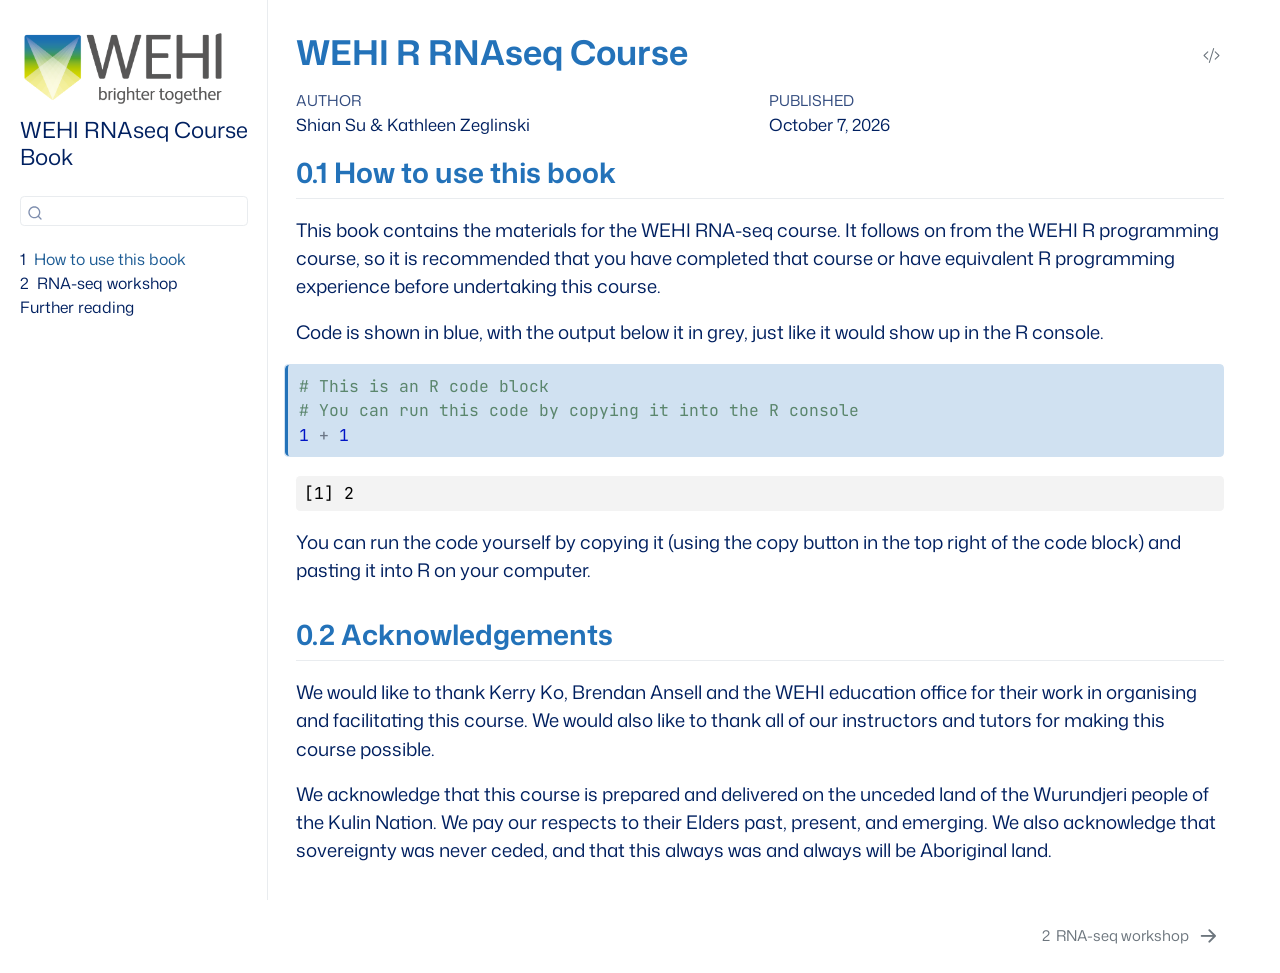
==== commit ae38a82b: "Publish 2026 46bf88d47dcde00b7935a9fc41861e0a725c7567" ====
--- a/2026/index.html
+++ b/2026/index.html
@@ -7,7 +7,7 @@
 <meta name="viewport" content="width=device-width, initial-scale=1.0, user-scalable=yes">
 
 <meta name="author" content="Shian Su &amp; Kathleen Zeglinski">
-<meta name="dcterms.date" content="2026-10-06">
+<meta name="dcterms.date" content="2026-10-07">
 
 <title>WEHI R RNAseq Course</title>
 <style>
@@ -84,7 +84,7 @@
 <link href="site_libs/quarto-html/quarto-syntax-highlighting-5031dfeb5faf8751bb8394048845cf31.css" rel="stylesheet" id="quarto-text-highlighting-styles">
 <script src="site_libs/bootstrap/bootstrap.min.js"></script>
 <link href="site_libs/bootstrap/bootstrap-icons.css" rel="stylesheet">
-<link href="site_libs/bootstrap/bootstrap-27e96ea8632ebbbf159621c28317737a.min.css" rel="stylesheet" append-hash="true" id="quarto-bootstrap" data-mode="light">
+<link href="site_libs/bootstrap/bootstrap-1052738ac5d7dfb4089bdf647820a264.min.css" rel="stylesheet" append-hash="true" id="quarto-bootstrap" data-mode="light">
 <link href="site_libs/quarto-contrib/alpine-3.12/buttons.css" rel="stylesheet">
 <script id="quarto-search-options" type="application/json">{
   "location": "sidebar",
@@ -201,7 +201,7 @@
     <div>
     <div class="quarto-title-meta-heading">Published</div>
     <div class="quarto-title-meta-contents">
-      <p class="date">October 6, 2026</p>
+      <p class="date">October 7, 2026</p>
     </div>
   </div>
   
